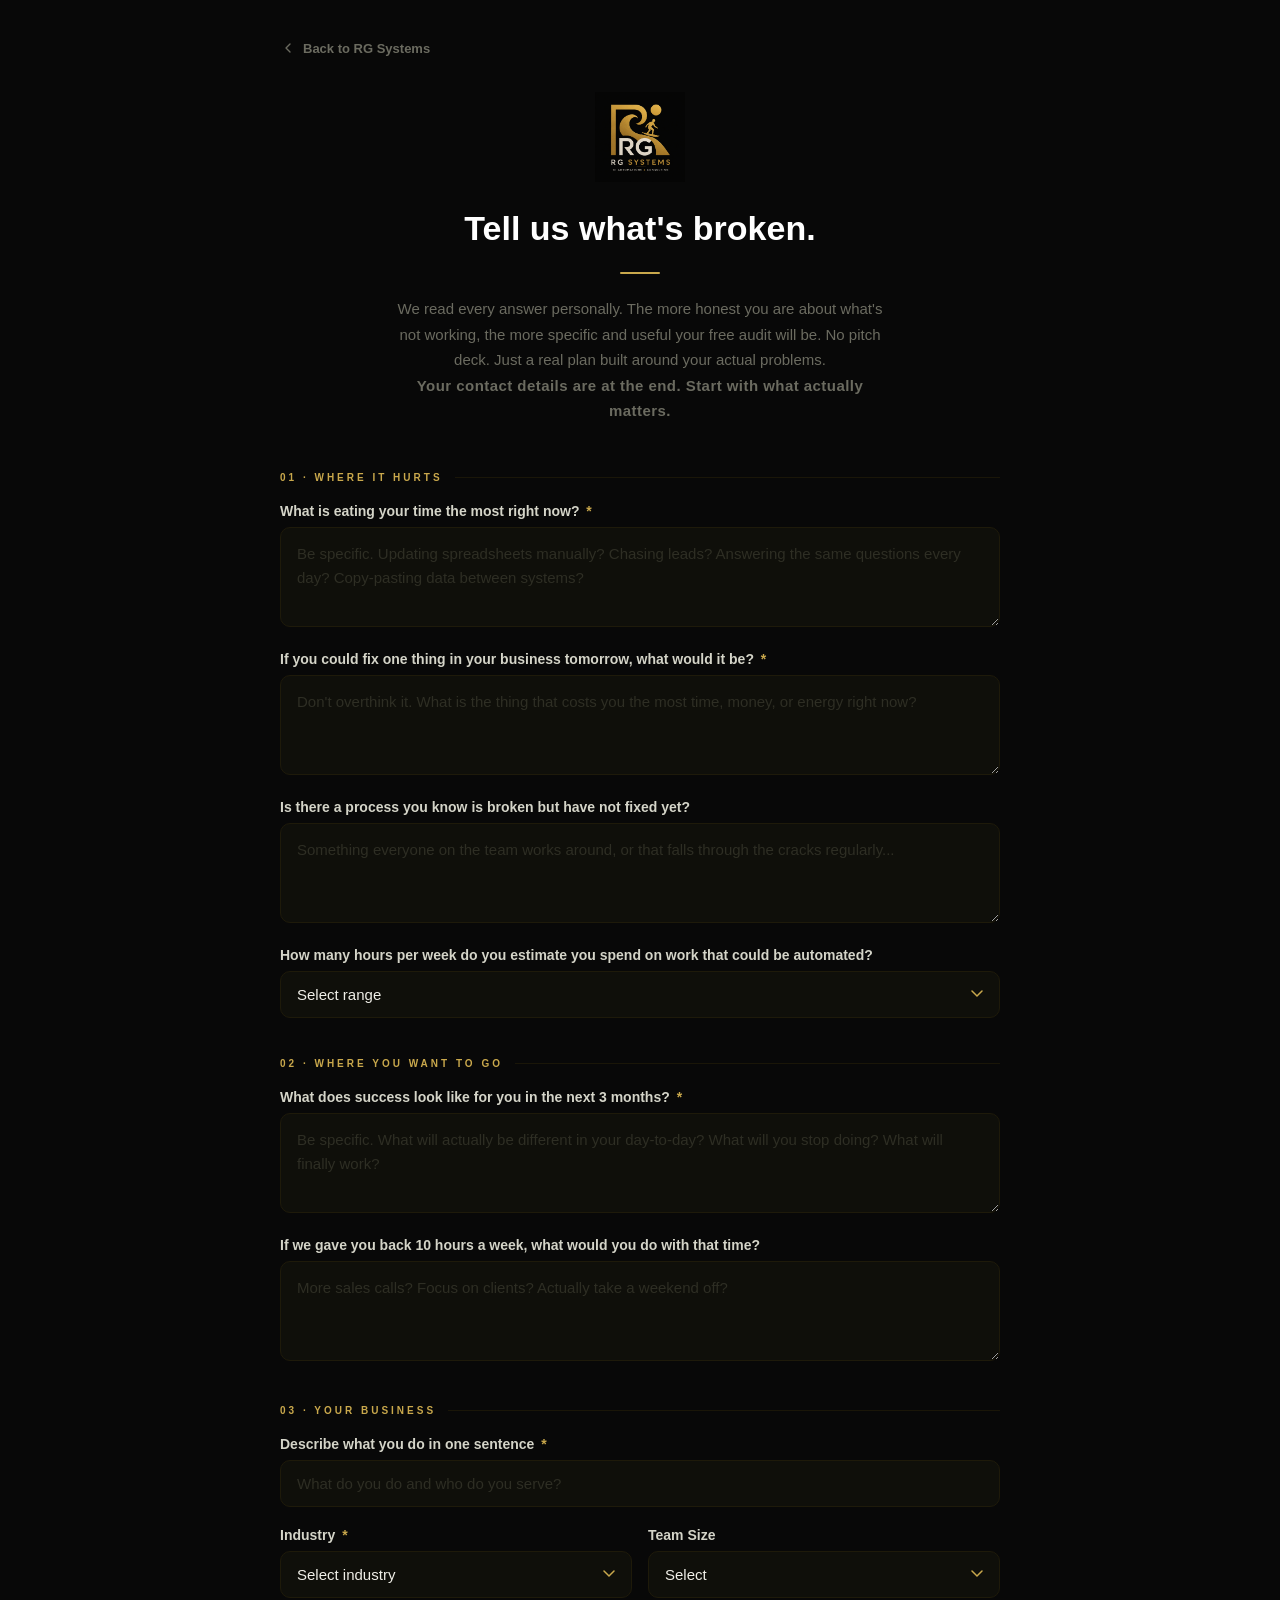
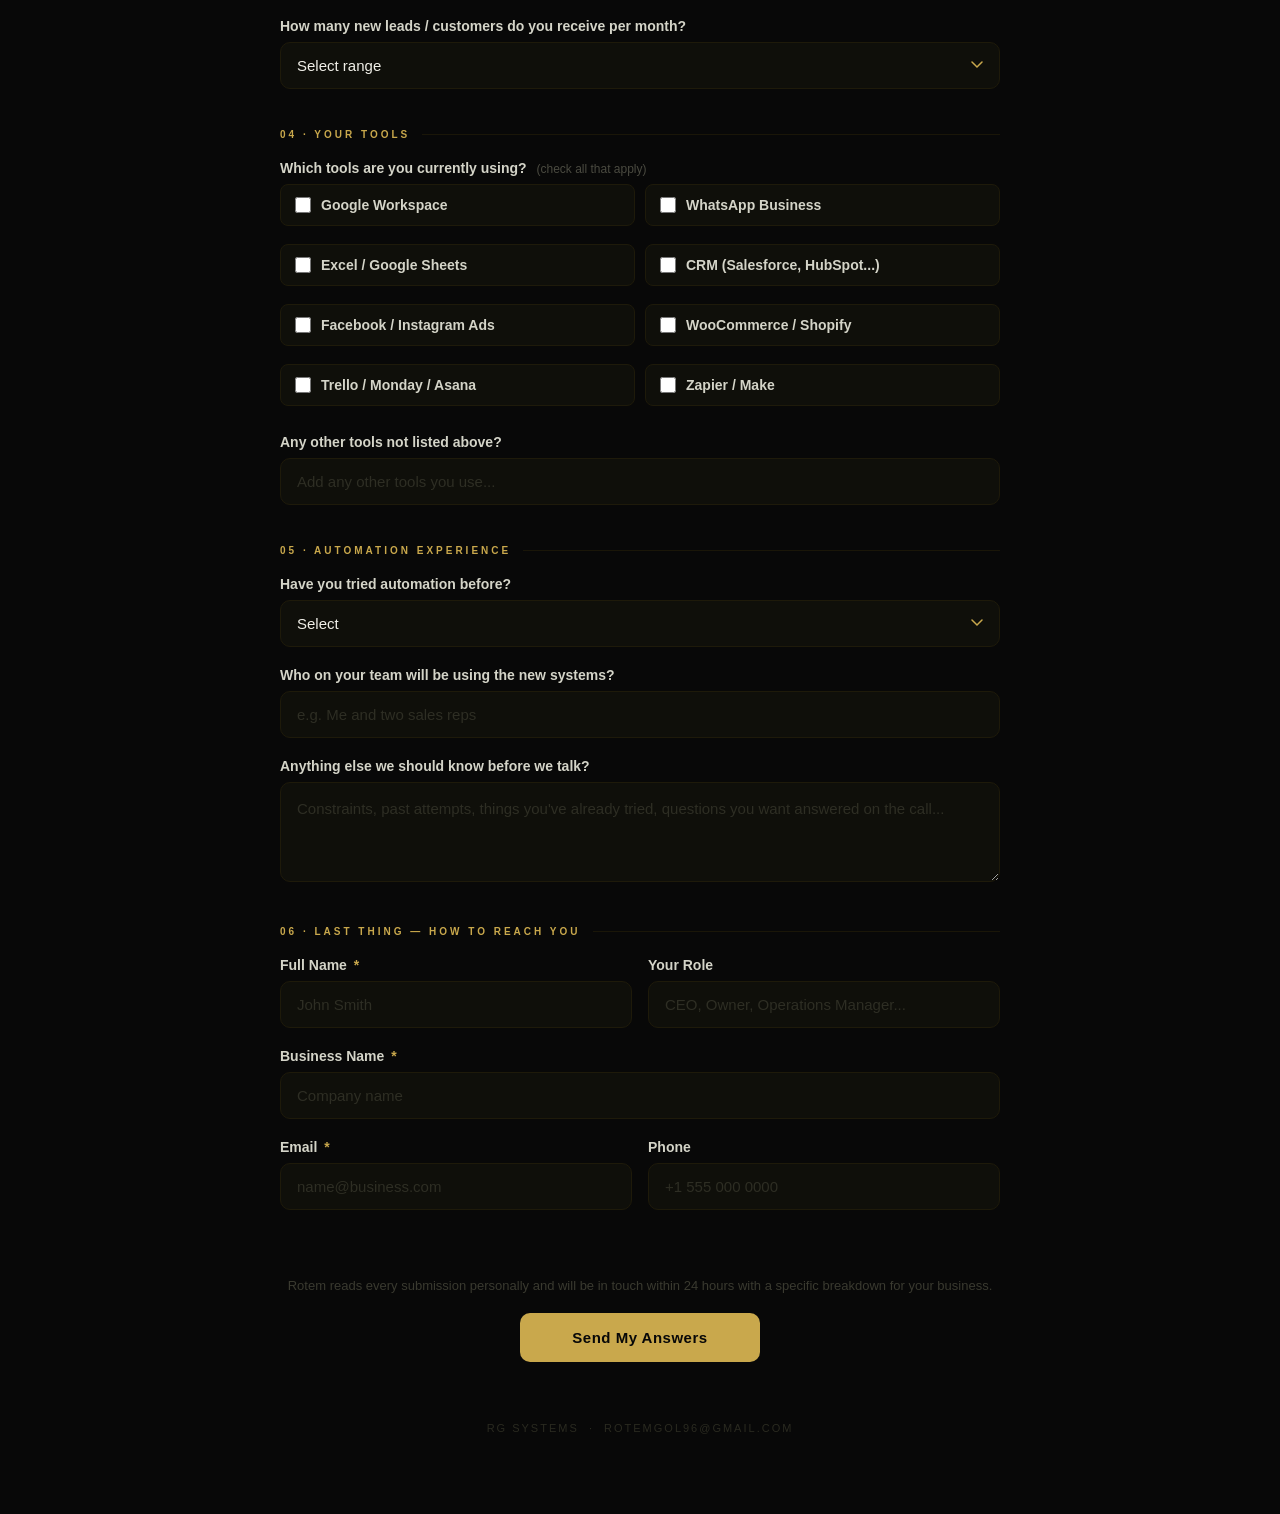
==== discovery-form.html @ 17672de1 "Initial commit: RG Systems main website" ====
<!DOCTYPE html>
<html lang="en" dir="ltr">
<head>
  <meta charset="UTF-8" />
  <meta name="viewport" content="width=device-width, initial-scale=1.0" />
  <title>Business Discovery | RG Systems</title>
  <style>
    * { box-sizing: border-box; margin: 0; padding: 0; }

    body {
      font-family: 'Segoe UI', 'Arial', sans-serif;
      background: #080808;
      color: #f0efe8;
      min-height: 100vh;
      padding: 40px 20px 80px;
    }

    .container {
      max-width: 720px;
      margin: 0 auto;
    }

    /* Header */
    .header {
      text-align: center;
      margin-bottom: 48px;
    }

    .logo {
      margin-bottom: 24px;
      display: flex;
      justify-content: center;
    }
    .logo img {
      height: 90px;
      width: auto;
    }

    .header h1 {
      font-size: 34px;
      font-weight: 700;
      color: #ffffff;
      margin-bottom: 12px;
      line-height: 1.3;
    }

    .header p {
      font-size: 15px;
      color: #6b6b60;
      line-height: 1.7;
      max-width: 500px;
      margin: 0 auto;
    }

    .divider {
      width: 40px;
      height: 2px;
      background: #c9a84c;
      margin: 22px auto;
      border-radius: 1px;
    }

    .header-note {
      margin-top: 18px;
      font-size: 12px;
      font-weight: 600;
      color: #c9a84c;
      letter-spacing: 0.03em;
    }

    /* Section */
    .section {
      margin-bottom: 40px;
    }

    .section-label {
      font-size: 10px;
      font-weight: 700;
      letter-spacing: 3px;
      text-transform: uppercase;
      color: #c9a84c;
      margin-bottom: 20px;
      display: flex;
      align-items: center;
      gap: 12px;
    }

    .section-label::after {
      content: '';
      flex: 1;
      height: 1px;
      background: #1a1608;
    }

    /* Field */
    .field {
      margin-bottom: 20px;
    }

    label {
      display: block;
      font-size: 14px;
      font-weight: 600;
      color: #d4d4c8;
      margin-bottom: 8px;
    }

    label .required {
      color: #c9a84c;
      margin-left: 3px;
    }

    label .hint {
      font-weight: 400;
      color: #4a4a40;
      font-size: 12px;
      margin-left: 6px;
    }

    input[type="text"],
    input[type="email"],
    input[type="tel"],
    select,
    textarea {
      width: 100%;
      background: #0f0f0a;
      border: 1px solid #1e1a0a;
      border-radius: 10px;
      padding: 14px 16px;
      font-size: 15px;
      color: #f0efe8;
      font-family: inherit;
      transition: border-color 0.2s, box-shadow 0.2s;
      outline: none;
      direction: ltr;
    }

    input[type="text"]:focus,
    input[type="email"]:focus,
    input[type="tel"]:focus,
    select:focus,
    textarea:focus {
      border-color: #c9a84c;
      box-shadow: 0 0 0 3px rgba(201, 168, 76, 0.12);
    }

    input::placeholder,
    textarea::placeholder {
      color: #2e2e24;
    }

    select {
      appearance: none;
      cursor: pointer;
      background-image: url("data:image/svg+xml,%3Csvg xmlns='http://www.w3.org/2000/svg' width='12' height='8' viewBox='0 0 12 8'%3E%3Cpath d='M1 1l5 5 5-5' stroke='%23c9a84c' stroke-width='1.5' fill='none' stroke-linecap='round'/%3E%3C/svg%3E");
      background-repeat: no-repeat;
      background-position: right 16px center;
      padding-right: 40px;
    }

    textarea {
      resize: vertical;
      min-height: 100px;
      line-height: 1.6;
    }

    /* Checkboxes */
    .checkbox-grid {
      display: grid;
      grid-template-columns: 1fr 1fr;
      gap: 10px;
    }

    .checkbox-item {
      display: flex;
      align-items: center;
      gap: 10px;
      background: #0f0f0a;
      border: 1px solid #1e1a0a;
      border-radius: 8px;
      padding: 12px 14px;
      cursor: pointer;
      transition: border-color 0.2s, background 0.2s;
      user-select: none;
    }

    .checkbox-item:hover {
      border-color: #c9a84c;
      background: #141208;
    }

    .checkbox-item input[type="checkbox"] {
      width: 16px;
      height: 16px;
      accent-color: #c9a84c;
      cursor: pointer;
      flex-shrink: 0;
    }

    .checkbox-item span {
      font-size: 14px;
      color: #d4d4c8;
    }

    /* Two-col row */
    .row-2 {
      display: grid;
      grid-template-columns: 1fr 1fr;
      gap: 16px;
    }

    /* Submit */
    .submit-section {
      margin-top: 48px;
      text-align: center;
    }

    .submit-note {
      font-size: 13px;
      color: #3a3a30;
      margin-bottom: 20px;
    }

    button[type="submit"] {
      background: #c9a84c;
      color: #080808;
      border: none;
      border-radius: 10px;
      padding: 16px 52px;
      font-size: 15px;
      font-weight: 800;
      cursor: pointer;
      transition: background 0.2s, transform 0.1s;
      letter-spacing: 0.5px;
    }

    button[type="submit"]:hover {
      background: #e8c96a;
      transform: translateY(-1px);
    }

    button[type="submit"]:active {
      transform: translateY(0);
    }

    button[type="submit"]:disabled {
      background: #2a2010;
      color: #5a5040;
      cursor: not-allowed;
      transform: none;
    }

    /* Success */
    .success-screen {
      display: none;
      text-align: center;
      padding: 60px 20px;
    }

    .success-icon {
      width: 64px;
      height: 64px;
      border: 2px solid #c9a84c;
      border-radius: 50%;
      display: flex;
      align-items: center;
      justify-content: center;
      margin: 0 auto 24px;
      font-size: 28px;
      color: #c9a84c;
    }

    .success-screen h2 {
      font-size: 26px;
      font-weight: 700;
      color: #fff;
      margin-bottom: 12px;
    }

    .success-screen p {
      color: #6b6b60;
      font-size: 16px;
      line-height: 1.7;
    }

    /* Error */
    .error-msg {
      display: none;
      background: #150a0a;
      border: 1px solid #8a3030;
      border-radius: 8px;
      padding: 12px 16px;
      color: #c06060;
      font-size: 13px;
      margin-top: 12px;
    }

    .back-link {
      display: inline-flex;
      align-items: center;
      gap: 7px;
      font-size: 13px;
      font-weight: 600;
      color: #6b6b60;
      text-decoration: none;
      margin-bottom: 36px;
      transition: color 0.2s;
    }
    .back-link:hover { color: #c9a84c; }
    .back-link svg { flex-shrink: 0; }

    .footer {
      text-align: center;
      margin-top: 60px;
      font-size: 11px;
      color: #2a2a20;
      letter-spacing: 2px;
      text-transform: uppercase;
    }

    @media (max-width: 600px) {
      .row-2 { grid-template-columns: 1fr; }
      .checkbox-grid { grid-template-columns: 1fr; }
      .header h1 { font-size: 26px; }
    }
  </style>
</head>
<body>
  <div class="container">

    <a href="index.html" class="back-link">
      <svg width="16" height="16" viewBox="0 0 24 24" fill="none" stroke="currentColor" stroke-width="2" stroke-linecap="round" stroke-linejoin="round"><polyline points="15 18 9 12 15 6"/></svg>
      Back to RG Systems
    </a>

    <div class="header">
      <div class="logo"><img src="assets/logo.png" alt="RG Systems"></div>
      <h1>Tell us what's broken.</h1>
      <div class="divider"></div>
      <p>We read every answer personally. The more honest you are about what's not working, the more specific and useful your free audit will be. No pitch deck. Just a real plan built around your actual problems.</p>
      <p class="header-note">Your contact details are at the end. Start with what actually matters.</p>
    </div>

    <form id="discoveryForm">

      <!-- Section 1: Pain first -->
      <div class="section">
        <div class="section-label">01 · Where It Hurts</div>

        <div class="field">
          <label>What is eating your time the most right now? <span class="required">*</span></label>
          <textarea name="time_sink" placeholder="Be specific. Updating spreadsheets manually? Chasing leads? Answering the same questions every day? Copy-pasting data between systems?" required></textarea>
        </div>

        <div class="field">
          <label>If you could fix one thing in your business tomorrow, what would it be? <span class="required">*</span></label>
          <textarea name="biggest_frustration" placeholder="Don't overthink it. What is the thing that costs you the most time, money, or energy right now?" required></textarea>
        </div>

        <div class="field">
          <label>Is there a process you know is broken but have not fixed yet?</label>
          <textarea name="broken_process" placeholder="Something everyone on the team works around, or that falls through the cracks regularly..."></textarea>
        </div>

        <div class="field">
          <label>How many hours per week do you estimate you spend on work that could be automated?</label>
          <select name="manual_hours_weekly">
            <option value="" disabled selected>Select range</option>
            <option value="1-3">1 to 3 hours</option>
            <option value="3-7">3 to 7 hours</option>
            <option value="7-15">7 to 15 hours</option>
            <option value="15+">15+ hours — way too many</option>
          </select>
        </div>
      </div>

      <!-- Section 2: Aspirations -->
      <div class="section">
        <div class="section-label">02 · Where You Want to Go</div>

        <div class="field">
          <label>What does success look like for you in the next 3 months? <span class="required">*</span></label>
          <textarea name="success_definition" placeholder="Be specific. What will actually be different in your day-to-day? What will you stop doing? What will finally work?" required></textarea>
        </div>

        <div class="field">
          <label>If we gave you back 10 hours a week, what would you do with that time?</label>
          <textarea name="time_investment" placeholder="More sales calls? Focus on clients? Actually take a weekend off?"></textarea>
        </div>
      </div>

      <!-- Section 3: Business context -->
      <div class="section">
        <div class="section-label">03 · Your Business</div>

        <div class="field">
          <label>Describe what you do in one sentence <span class="required">*</span></label>
          <input type="text" name="business_description" placeholder="What do you do and who do you serve?" required />
        </div>

        <div class="row-2">
          <div class="field">
            <label>Industry <span class="required">*</span></label>
            <select name="industry" required>
              <option value="" disabled selected>Select industry</option>
              <option value="real_estate">Real Estate</option>
              <option value="health">Health / Clinic / Medical</option>
              <option value="ecommerce">eCommerce / Retail</option>
              <option value="services">Professional Services</option>
              <option value="food">Food and Beverage</option>
              <option value="education">Education / Coaching</option>
              <option value="construction">Construction</option>
              <option value="finance">Finance / Insurance</option>
              <option value="marketing">Marketing / Agency</option>
              <option value="tech">Technology / SaaS</option>
              <option value="other">Other</option>
            </select>
          </div>
          <div class="field">
            <label>Team Size</label>
            <select name="team_size">
              <option value="" disabled selected>Select</option>
              <option value="1">Just me</option>
              <option value="2-5">2 to 5</option>
              <option value="6-15">6 to 15</option>
              <option value="16-50">16 to 50</option>
              <option value="50+">50+</option>
            </select>
          </div>
        </div>

        <div class="field">
          <label>How many new leads / customers do you receive per month?</label>
          <select name="monthly_leads">
            <option value="" disabled selected>Select range</option>
            <option value="0-20">Under 20</option>
            <option value="20-50">20 to 50</option>
            <option value="50-150">50 to 150</option>
            <option value="150-500">150 to 500</option>
            <option value="500+">500+</option>
          </select>
        </div>
      </div>

      <!-- Section 4: Tools -->
      <div class="section">
        <div class="section-label">04 · Your Tools</div>

        <div class="field">
          <label>Which tools are you currently using? <span class="hint">(check all that apply)</span></label>
          <div class="checkbox-grid">
            <label class="checkbox-item">
              <input type="checkbox" name="tools" value="google_workspace" />
              <span>Google Workspace</span>
            </label>
            <label class="checkbox-item">
              <input type="checkbox" name="tools" value="whatsapp_business" />
              <span>WhatsApp Business</span>
            </label>
            <label class="checkbox-item">
              <input type="checkbox" name="tools" value="excel_sheets" />
              <span>Excel / Google Sheets</span>
            </label>
            <label class="checkbox-item">
              <input type="checkbox" name="tools" value="crm" />
              <span>CRM (Salesforce, HubSpot...)</span>
            </label>
            <label class="checkbox-item">
              <input type="checkbox" name="tools" value="facebook_ads" />
              <span>Facebook / Instagram Ads</span>
            </label>
            <label class="checkbox-item">
              <input type="checkbox" name="tools" value="woocommerce_shopify" />
              <span>WooCommerce / Shopify</span>
            </label>
            <label class="checkbox-item">
              <input type="checkbox" name="tools" value="trello_monday" />
              <span>Trello / Monday / Asana</span>
            </label>
            <label class="checkbox-item">
              <input type="checkbox" name="tools" value="zapier_make" />
              <span>Zapier / Make</span>
            </label>
          </div>
        </div>

        <div class="field">
          <label>Any other tools not listed above?</label>
          <input type="text" name="other_tools" placeholder="Add any other tools you use..." />
        </div>
      </div>

      <!-- Section 5: Automation experience -->
      <div class="section">
        <div class="section-label">05 · Automation Experience</div>

        <div class="field">
          <label>Have you tried automation before?</label>
          <select name="automation_experience">
            <option value="" disabled selected>Select</option>
            <option value="never">No, this is completely new to me</option>
            <option value="basic">Tried something basic (Zapier, IFTTT...)</option>
            <option value="some">I have a few automations running</option>
            <option value="advanced">Yes, I have complex systems in place</option>
          </select>
        </div>

        <div class="field">
          <label>Who on your team will be using the new systems?</label>
          <input type="text" name="system_users" placeholder="e.g. Me and two sales reps" />
        </div>

        <div class="field">
          <label>Anything else we should know before we talk?</label>
          <textarea name="additional_info" placeholder="Constraints, past attempts, things you've already tried, questions you want answered on the call..."></textarea>
        </div>
      </div>

      <!-- Section 6: Contact last -->
      <div class="section">
        <div class="section-label">06 · Last Thing — How to Reach You</div>

        <div class="row-2">
          <div class="field">
            <label>Full Name <span class="required">*</span></label>
            <input type="text" name="full_name" placeholder="John Smith" required />
          </div>
          <div class="field">
            <label>Your Role</label>
            <input type="text" name="role" placeholder="CEO, Owner, Operations Manager..." />
          </div>
        </div>

        <div class="field">
          <label>Business Name <span class="required">*</span></label>
          <input type="text" name="business_name" placeholder="Company name" required />
        </div>

        <div class="row-2">
          <div class="field">
            <label>Email <span class="required">*</span></label>
            <input type="email" name="email" placeholder="name@business.com" required />
          </div>
          <div class="field">
            <label>Phone</label>
            <input type="tel" name="phone" placeholder="+1 555 000 0000" />
          </div>
        </div>
      </div>

      <!-- Submit -->
      <div class="submit-section">
        <p class="submit-note">Rotem reads every submission personally and will be in touch within 24 hours with a specific breakdown for your business.</p>
        <button type="submit" id="submitBtn">Send My Answers</button>
        <div class="error-msg" id="errorMsg">Something went wrong. Please try again or email us directly.</div>
      </div>

    </form>

    <!-- Success screen -->
    <div class="success-screen" id="successScreen">
      <div class="success-icon">✓</div>
      <h2>Got it!</h2>
      <p>Thank you for taking the time to fill this out.<br />Rotem will get back to you within 24 hours with an initial breakdown.</p>
    </div>

    <div class="footer">RG Systems &nbsp;·&nbsp; rotemgol96@gmail.com</div>
  </div>

  <script>
    const WEBHOOK_URL = 'https://rotemgol.app.n8n.cloud/webhook/98a8380f-3c07-4af1-a46c-391316385a6b';

    document.getElementById('discoveryForm').addEventListener('submit', async function(e) {
      e.preventDefault();

      const btn = document.getElementById('submitBtn');
      const errorMsg = document.getElementById('errorMsg');
      btn.disabled = true;
      btn.textContent = 'Sending...';
      errorMsg.style.display = 'none';

      const formData = new FormData(this);
      const data = {};

      for (const [key, value] of formData.entries()) {
        if (key === 'tools') {
          if (!data.tools) data.tools = [];
          data.tools.push(value);
        } else {
          data[key] = value;
        }
      }

      if (!data.tools) data.tools = [];

      data.submitted_at = new Date().toISOString();
      data.form_language = 'en';
      data.form_version = '1.0';

      try {
        await fetch(WEBHOOK_URL, {
          method: 'POST',
          headers: { 'Content-Type': 'application/json' },
          body: JSON.stringify(data)
        });

        document.getElementById('discoveryForm').style.display = 'none';
        document.getElementById('successScreen').style.display = 'block';
        window.scrollTo({ top: 0, behavior: 'smooth' });

      } catch (err) {
        errorMsg.style.display = 'block';
        btn.disabled = false;
        btn.textContent = 'Submit Discovery Form';
      }
    });
  </script>
</body>
</html>
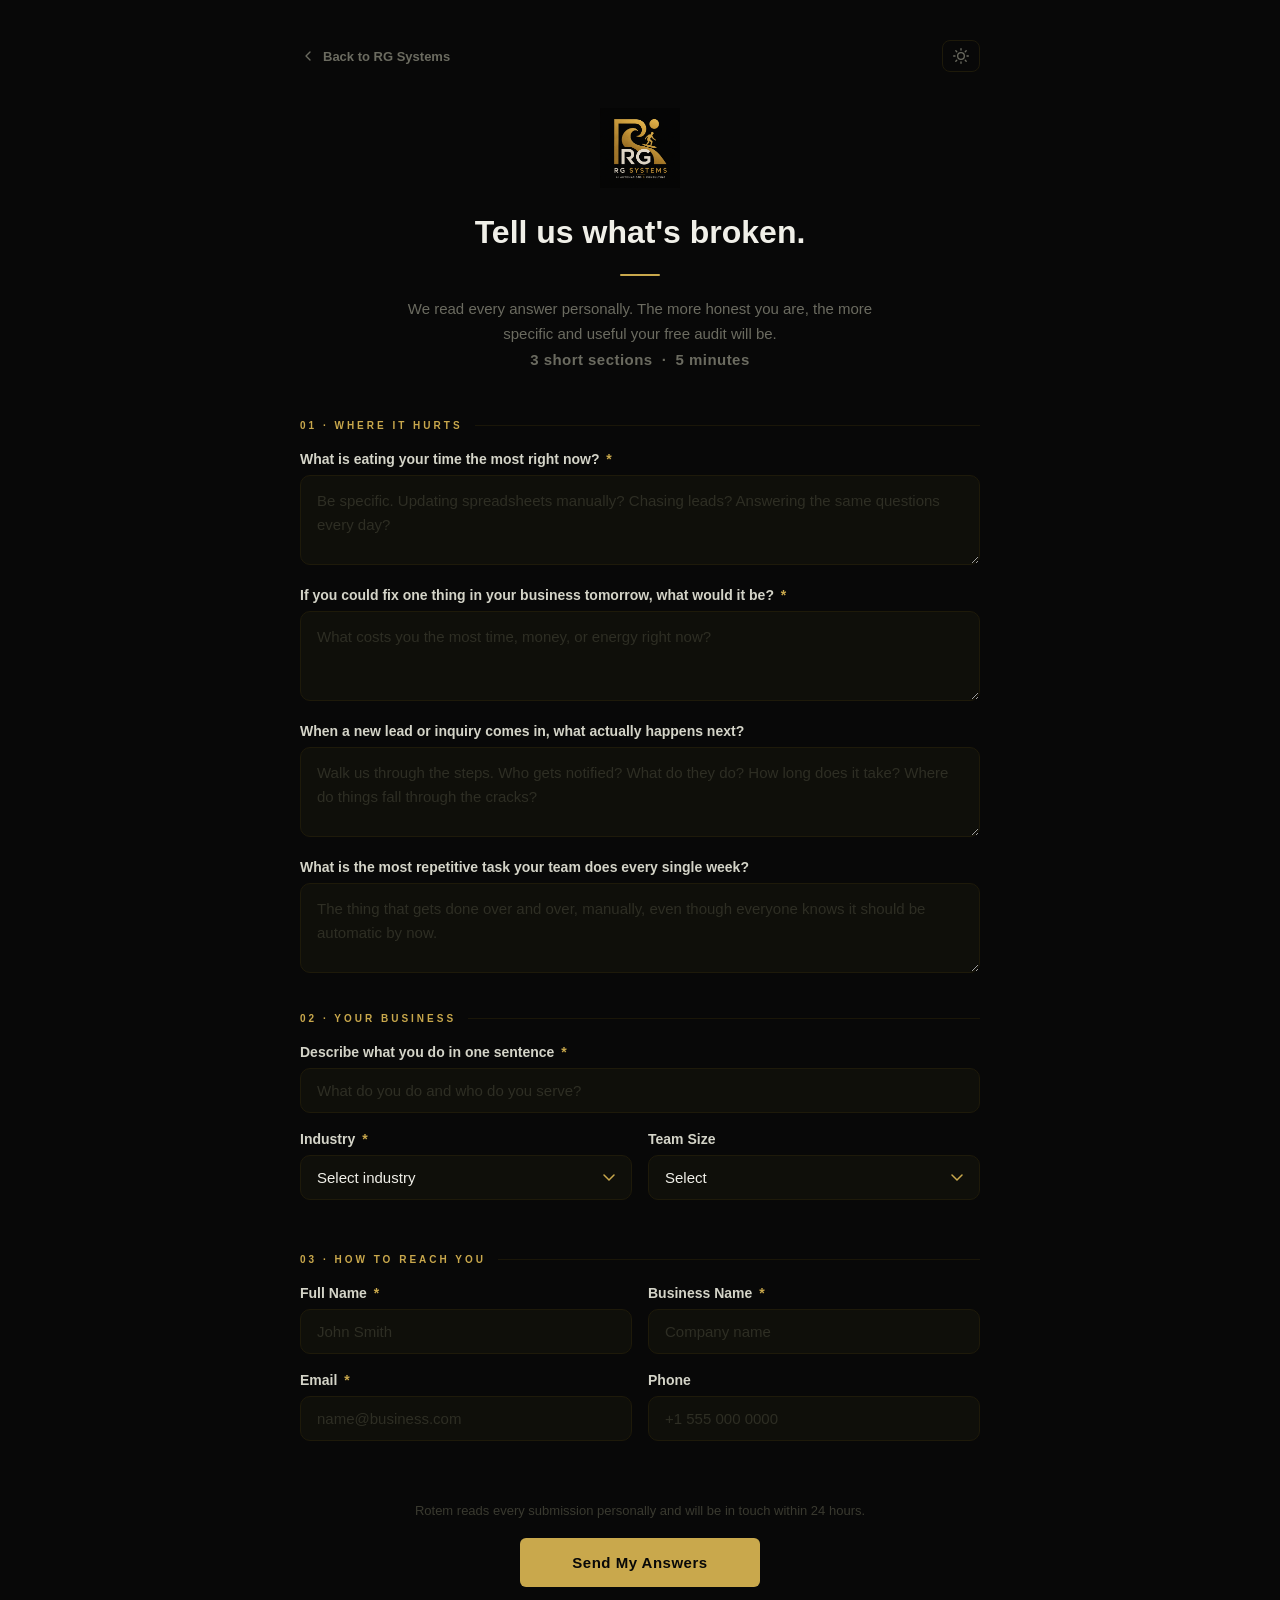
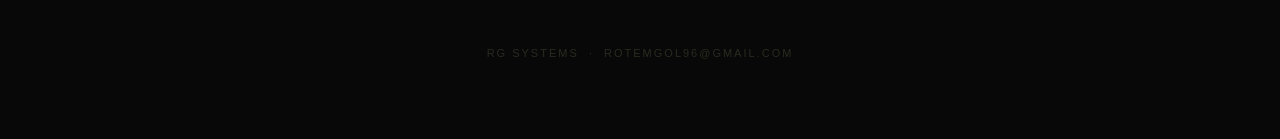
==== commit 6b024b85: "Improve website UI: SVG icons, shorter audit form, light mode, brand-compliant buttons - Replace emo" ====
--- a/discovery-form.html
+++ b/discovery-form.html
@@ -1,5 +1,5 @@
 <!DOCTYPE html>
-<html lang="en" dir="ltr">
+<html lang="en" dir="ltr" data-theme="dark">
 <head>
   <meta charset="UTF-8" />
   <meta name="viewport" content="width=device-width, initial-scale=1.0" />
@@ -7,18 +7,93 @@
   <style>
     * { box-sizing: border-box; margin: 0; padding: 0; }
 
+    /* ---- Theme variables ---- */
+    :root {
+      --f-bg:          #080808;
+      --f-text:        #f0efe8;
+      --f-muted:       #6b6b60;
+      --f-label:       #d4d4c8;
+      --f-input-bg:    #0f0f0a;
+      --f-border:      #1e1a0a;
+      --f-placeholder: #2e2e24;
+      --f-line:        #1a1608;
+      --f-cb-hover:    #141208;
+      --f-note:        #3a3a30;
+      --f-footer:      #2a2a20;
+      --f-back:        #6b6b60;
+      --f-err-bg:      #150a0a;
+      --f-err-border:  #8a3030;
+      --f-err-text:    #c06060;
+      --gold:          #c9a84c;
+    }
+
+    [data-theme="light"] {
+      --f-bg:          #f2efe6;
+      --f-text:        #1a1a14;
+      --f-muted:       #6b6660;
+      --f-label:       #2a2a24;
+      --f-input-bg:    #ffffff;
+      --f-border:      #d4d0c4;
+      --f-placeholder: #aaa898;
+      --f-line:        #d4d0c4;
+      --f-cb-hover:    #f5f3ed;
+      --f-note:        #8a8870;
+      --f-footer:      #9a9880;
+      --f-back:        #8a8870;
+      --f-err-bg:      #fef2f2;
+      --f-err-border:  #c06060;
+      --f-err-text:    #8a3030;
+    }
+
     body {
       font-family: 'Segoe UI', 'Arial', sans-serif;
-      background: #080808;
-      color: #f0efe8;
+      background: var(--f-bg);
+      color: var(--f-text);
       min-height: 100vh;
       padding: 40px 20px 80px;
-    }
-
-    .container {
-      max-width: 720px;
-      margin: 0 auto;
-    }
+      transition: background 0.25s, color 0.25s;
+    }
+
+    .container { max-width: 680px; margin: 0 auto; }
+
+    /* Top bar: back link + theme toggle */
+    .top-bar {
+      display: flex;
+      align-items: center;
+      justify-content: space-between;
+      margin-bottom: 36px;
+    }
+
+    .back-link {
+      display: inline-flex;
+      align-items: center;
+      gap: 7px;
+      font-size: 13px;
+      font-weight: 600;
+      color: var(--f-back);
+      text-decoration: none;
+      transition: color 0.2s;
+    }
+    .back-link:hover { color: var(--gold); }
+    .back-link svg { flex-shrink: 0; }
+
+    .theme-toggle {
+      background: none;
+      border: 1px solid var(--f-border);
+      border-radius: 8px;
+      padding: 7px 10px;
+      cursor: pointer;
+      color: var(--f-muted);
+      display: flex;
+      align-items: center;
+      transition: border-color 0.2s, color 0.2s;
+    }
+    .theme-toggle:hover { border-color: var(--gold); color: var(--gold); }
+
+    [data-theme="dark"]  .icon-sun  { display: block; }
+    [data-theme="dark"]  .icon-moon { display: none; }
+    [data-theme="light"] .icon-sun  { display: none; }
+    [data-theme="light"] .icon-moon { display: block; }
 
     /* Header */
     .header {
@@ -31,91 +106,72 @@
       display: flex;
       justify-content: center;
     }
-    .logo img {
-      height: 90px;
-      width: auto;
-    }
+    .logo img { height: 80px; width: auto; }
 
     .header h1 {
-      font-size: 34px;
+      font-size: 32px;
       font-weight: 700;
-      color: #ffffff;
+      color: var(--f-text);
       margin-bottom: 12px;
       line-height: 1.3;
     }
 
     .header p {
       font-size: 15px;
-      color: #6b6b60;
+      color: var(--f-muted);
       line-height: 1.7;
-      max-width: 500px;
+      max-width: 480px;
       margin: 0 auto;
     }
 
     .divider {
       width: 40px;
       height: 2px;
-      background: #c9a84c;
-      margin: 22px auto;
+      background: var(--gold);
+      margin: 20px auto;
       border-radius: 1px;
     }
 
     .header-note {
-      margin-top: 18px;
+      margin-top: 16px;
       font-size: 12px;
       font-weight: 600;
-      color: #c9a84c;
+      color: var(--gold);
       letter-spacing: 0.03em;
     }
 
     /* Section */
-    .section {
-      margin-bottom: 40px;
-    }
+    .section { margin-bottom: 36px; }
 
     .section-label {
       font-size: 10px;
       font-weight: 700;
       letter-spacing: 3px;
       text-transform: uppercase;
-      color: #c9a84c;
+      color: var(--gold);
       margin-bottom: 20px;
       display: flex;
       align-items: center;
       gap: 12px;
     }
-
     .section-label::after {
       content: '';
       flex: 1;
       height: 1px;
-      background: #1a1608;
+      background: var(--f-line);
     }
 
     /* Field */
-    .field {
-      margin-bottom: 20px;
-    }
+    .field { margin-bottom: 18px; }
 
     label {
       display: block;
       font-size: 14px;
       font-weight: 600;
-      color: #d4d4c8;
+      color: var(--f-label);
       margin-bottom: 8px;
     }
-
-    label .required {
-      color: #c9a84c;
-      margin-left: 3px;
-    }
-
-    label .hint {
-      font-weight: 400;
-      color: #4a4a40;
-      font-size: 12px;
-      margin-left: 6px;
-    }
+    label .required { color: var(--gold); margin-left: 3px; }
 
     input[type="text"],
     input[type="email"],
@@ -123,31 +179,26 @@
     select,
     textarea {
       width: 100%;
-      background: #0f0f0a;
-      border: 1px solid #1e1a0a;
+      background: var(--f-input-bg);
+      border: 1px solid var(--f-border);
       border-radius: 10px;
-      padding: 14px 16px;
+      padding: 13px 16px;
       font-size: 15px;
-      color: #f0efe8;
+      color: var(--f-text);
       font-family: inherit;
-      transition: border-color 0.2s, box-shadow 0.2s;
+      transition: border-color 0.2s, box-shadow 0.2s, background 0.25s, color 0.25s;
       outline: none;
       direction: ltr;
     }
-
     input[type="text"]:focus,
     input[type="email"]:focus,
     input[type="tel"]:focus,
     select:focus,
     textarea:focus {
-      border-color: #c9a84c;
+      border-color: var(--gold);
       box-shadow: 0 0 0 3px rgba(201, 168, 76, 0.12);
     }
-
-    input::placeholder,
-    textarea::placeholder {
-      color: #2e2e24;
-    }
+    input::placeholder, textarea::placeholder { color: var(--f-placeholder); }
 
     select {
       appearance: none;
@@ -157,50 +208,7 @@
       background-position: right 16px center;
       padding-right: 40px;
     }
-
-    textarea {
-      resize: vertical;
-      min-height: 100px;
-      line-height: 1.6;
-    }
-
-    /* Checkboxes */
-    .checkbox-grid {
-      display: grid;
-      grid-template-columns: 1fr 1fr;
-      gap: 10px;
-    }
-
-    .checkbox-item {
-      display: flex;
-      align-items: center;
-      gap: 10px;
-      background: #0f0f0a;
-      border: 1px solid #1e1a0a;
-      border-radius: 8px;
-      padding: 12px 14px;
-      cursor: pointer;
-      transition: border-color 0.2s, background 0.2s;
-      user-select: none;
-    }
-
-    .checkbox-item:hover {
-      border-color: #c9a84c;
-      background: #141208;
-    }
-
-    .checkbox-item input[type="checkbox"] {
-      width: 16px;
-      height: 16px;
-      accent-color: #c9a84c;
-      cursor: pointer;
-      flex-shrink: 0;
-    }
-
-    .checkbox-item span {
-      font-size: 14px;
-      color: #d4d4c8;
-    }
+    textarea { resize: vertical; min-height: 90px; line-height: 1.6; }
 
     /* Two-col row */
     .row-2 {
@@ -211,44 +219,36 @@
 
     /* Submit */
     .submit-section {
-      margin-top: 48px;
+      margin-top: 44px;
       text-align: center;
     }
-
     .submit-note {
       font-size: 13px;
-      color: #3a3a30;
+      color: var(--f-note);
       margin-bottom: 20px;
     }
-
     button[type="submit"] {
-      background: #c9a84c;
+      background: var(--gold);
       color: #080808;
       border: none;
-      border-radius: 10px;
+      border-radius: 6px;
       padding: 16px 52px;
       font-size: 15px;
-      font-weight: 800;
+      font-weight: 700;
       cursor: pointer;
       transition: background 0.2s, transform 0.1s;
       letter-spacing: 0.5px;
     }
-
-    button[type="submit"]:hover {
-      background: #e8c96a;
-      transform: translateY(-1px);
-    }
-
-    button[type="submit"]:active {
-      transform: translateY(0);
-    }
-
+    button[type="submit"]:hover  { background: #e8c96a; transform: translateY(-1px); }
+    button[type="submit"]:active { transform: translateY(0); }
     button[type="submit"]:disabled {
-      background: #2a2010;
-      color: #5a5040;
+      background: var(--f-border);
+      color: var(--f-muted);
       cursor: not-allowed;
       transform: none;
     }
+    [data-theme="light"] button[type="submit"] { background: #5C4A0E; color: #ffffff; }
+    [data-theme="light"] button[type="submit"]:hover { background: #4a3a08; }
 
     /* Success */
     .success-screen {
@@ -256,71 +256,40 @@
       text-align: center;
       padding: 60px 20px;
     }
-
     .success-icon {
-      width: 64px;
-      height: 64px;
-      border: 2px solid #c9a84c;
+      width: 64px; height: 64px;
+      border: 2px solid var(--gold);
       border-radius: 50%;
-      display: flex;
-      align-items: center;
-      justify-content: center;
+      display: flex; align-items: center; justify-content: center;
       margin: 0 auto 24px;
-      font-size: 28px;
-      color: #c9a84c;
-    }
-
-    .success-screen h2 {
-      font-size: 26px;
-      font-weight: 700;
-      color: #fff;
-      margin-bottom: 12px;
-    }
-
-    .success-screen p {
-      color: #6b6b60;
-      font-size: 16px;
-      line-height: 1.7;
-    }
+      font-size: 28px; color: var(--gold);
+    }
+    .success-screen h2 { font-size: 26px; font-weight: 700; color: var(--f-text); margin-bottom: 12px; }
+    .success-screen p  { color: var(--f-muted); font-size: 16px; line-height: 1.7; }
 
     /* Error */
     .error-msg {
       display: none;
-      background: #150a0a;
-      border: 1px solid #8a3030;
+      background: var(--f-err-bg);
+      border: 1px solid var(--f-err-border);
       border-radius: 8px;
       padding: 12px 16px;
-      color: #c06060;
+      color: var(--f-err-text);
       font-size: 13px;
       margin-top: 12px;
     }
-
-    .back-link {
-      display: inline-flex;
-      align-items: center;
-      gap: 7px;
-      font-size: 13px;
-      font-weight: 600;
-      color: #6b6b60;
-      text-decoration: none;
-      margin-bottom: 36px;
-      transition: color 0.2s;
-    }
-    .back-link:hover { color: #c9a84c; }
-    .back-link svg { flex-shrink: 0; }
 
     .footer {
       text-align: center;
       margin-top: 60px;
       font-size: 11px;
-      color: #2a2a20;
+      color: var(--f-footer);
       letter-spacing: 2px;
       text-transform: uppercase;
     }
 
     @media (max-width: 600px) {
       .row-2 { grid-template-columns: 1fr; }
-      .checkbox-grid { grid-template-columns: 1fr; }
       .header h1 { font-size: 26px; }
     }
   </style>
@@ -328,70 +297,63 @@
 <body>
   <div class="container">
 
-    <a href="index.html" class="back-link">
-      <svg width="16" height="16" viewBox="0 0 24 24" fill="none" stroke="currentColor" stroke-width="2" stroke-linecap="round" stroke-linejoin="round"><polyline points="15 18 9 12 15 6"/></svg>
-      Back to RG Systems
-    </a>
+    <div class="top-bar">
+      <a href="index.html" class="back-link">
+        <svg width="16" height="16" viewBox="0 0 24 24" fill="none" stroke="currentColor" stroke-width="2" stroke-linecap="round" stroke-linejoin="round"><polyline points="15 18 9 12 15 6"/></svg>
+        Back to RG Systems
+      </a>
+      <button class="theme-toggle" id="theme-toggle" aria-label="Toggle light/dark mode">
+        <svg class="icon-sun" width="16" height="16" viewBox="0 0 24 24" fill="none" stroke="currentColor" stroke-width="2" stroke-linecap="round" stroke-linejoin="round" aria-hidden="true">
+          <circle cx="12" cy="12" r="5"/>
+          <line x1="12" y1="1" x2="12" y2="3"/><line x1="12" y1="21" x2="12" y2="23"/>
+          <line x1="4.22" y1="4.22" x2="5.64" y2="5.64"/><line x1="18.36" y1="18.36" x2="19.78" y2="19.78"/>
+          <line x1="1" y1="12" x2="3" y2="12"/><line x1="21" y1="12" x2="23" y2="12"/>
+          <line x1="4.22" y1="19.78" x2="5.64" y2="18.36"/><line x1="18.36" y1="5.64" x2="19.78" y2="4.22"/>
+        </svg>
+        <svg class="icon-moon" width="16" height="16" viewBox="0 0 24 24" fill="none" stroke="currentColor" stroke-width="2" stroke-linecap="round" stroke-linejoin="round" aria-hidden="true">
+          <path d="M21 12.79A9 9 0 1 1 11.21 3 7 7 0 0 0 21 12.79z"/>
+        </svg>
+      </button>
+    </div>
 
     <div class="header">
       <div class="logo"><img src="assets/logo.png" alt="RG Systems"></div>
       <h1>Tell us what's broken.</h1>
       <div class="divider"></div>
-      <p>We read every answer personally. The more honest you are about what's not working, the more specific and useful your free audit will be. No pitch deck. Just a real plan built around your actual problems.</p>
-      <p class="header-note">Your contact details are at the end. Start with what actually matters.</p>
+      <p>We read every answer personally. The more honest you are, the more specific and useful your free audit will be.</p>
+      <p class="header-note">3 short sections &nbsp;·&nbsp; 5 minutes</p>
     </div>
 
     <form id="discoveryForm">
 
-      <!-- Section 1: Pain first -->
+      <!-- Section 1: Pain -->
       <div class="section">
         <div class="section-label">01 · Where It Hurts</div>
 
         <div class="field">
           <label>What is eating your time the most right now? <span class="required">*</span></label>
-          <textarea name="time_sink" placeholder="Be specific. Updating spreadsheets manually? Chasing leads? Answering the same questions every day? Copy-pasting data between systems?" required></textarea>
+          <textarea name="time_sink" placeholder="Be specific. Updating spreadsheets manually? Chasing leads? Answering the same questions every day?" required></textarea>
         </div>
 
         <div class="field">
           <label>If you could fix one thing in your business tomorrow, what would it be? <span class="required">*</span></label>
-          <textarea name="biggest_frustration" placeholder="Don't overthink it. What is the thing that costs you the most time, money, or energy right now?" required></textarea>
+          <textarea name="biggest_frustration" placeholder="What costs you the most time, money, or energy right now?" required></textarea>
         </div>
 
         <div class="field">
-          <label>Is there a process you know is broken but have not fixed yet?</label>
-          <textarea name="broken_process" placeholder="Something everyone on the team works around, or that falls through the cracks regularly..."></textarea>
+          <label>When a new lead or inquiry comes in, what actually happens next?</label>
+          <textarea name="lead_process" placeholder="Walk us through the steps. Who gets notified? What do they do? How long does it take? Where do things fall through the cracks?"></textarea>
         </div>
 
         <div class="field">
-          <label>How many hours per week do you estimate you spend on work that could be automated?</label>
-          <select name="manual_hours_weekly">
-            <option value="" disabled selected>Select range</option>
-            <option value="1-3">1 to 3 hours</option>
-            <option value="3-7">3 to 7 hours</option>
-            <option value="7-15">7 to 15 hours</option>
-            <option value="15+">15+ hours — way too many</option>
-          </select>
+          <label>What is the most repetitive task your team does every single week?</label>
+          <textarea name="repetitive_task" placeholder="The thing that gets done over and over, manually, even though everyone knows it should be automatic by now."></textarea>
         </div>
       </div>
 
-      <!-- Section 2: Aspirations -->
+      <!-- Section 2: Business context -->
       <div class="section">
-        <div class="section-label">02 · Where You Want to Go</div>
-
-        <div class="field">
-          <label>What does success look like for you in the next 3 months? <span class="required">*</span></label>
-          <textarea name="success_definition" placeholder="Be specific. What will actually be different in your day-to-day? What will you stop doing? What will finally work?" required></textarea>
-        </div>
-
-        <div class="field">
-          <label>If we gave you back 10 hours a week, what would you do with that time?</label>
-          <textarea name="time_investment" placeholder="More sales calls? Focus on clients? Actually take a weekend off?"></textarea>
-        </div>
-      </div>
-
-      <!-- Section 3: Business context -->
-      <div class="section">
-        <div class="section-label">03 · Your Business</div>
+        <div class="section-label">02 · Your Business</div>
 
         <div class="field">
           <label>Describe what you do in one sentence <span class="required">*</span></label>
@@ -428,97 +390,11 @@
             </select>
           </div>
         </div>
-
-        <div class="field">
-          <label>How many new leads / customers do you receive per month?</label>
-          <select name="monthly_leads">
-            <option value="" disabled selected>Select range</option>
-            <option value="0-20">Under 20</option>
-            <option value="20-50">20 to 50</option>
-            <option value="50-150">50 to 150</option>
-            <option value="150-500">150 to 500</option>
-            <option value="500+">500+</option>
-          </select>
-        </div>
       </div>
 
-      <!-- Section 4: Tools -->
+      <!-- Section 3: Contact -->
       <div class="section">
-        <div class="section-label">04 · Your Tools</div>
-
-        <div class="field">
-          <label>Which tools are you currently using? <span class="hint">(check all that apply)</span></label>
-          <div class="checkbox-grid">
-            <label class="checkbox-item">
-              <input type="checkbox" name="tools" value="google_workspace" />
-              <span>Google Workspace</span>
-            </label>
-            <label class="checkbox-item">
-              <input type="checkbox" name="tools" value="whatsapp_business" />
-              <span>WhatsApp Business</span>
-            </label>
-            <label class="checkbox-item">
-              <input type="checkbox" name="tools" value="excel_sheets" />
-              <span>Excel / Google Sheets</span>
-            </label>
-            <label class="checkbox-item">
-              <input type="checkbox" name="tools" value="crm" />
-              <span>CRM (Salesforce, HubSpot...)</span>
-            </label>
-            <label class="checkbox-item">
-              <input type="checkbox" name="tools" value="facebook_ads" />
-              <span>Facebook / Instagram Ads</span>
-            </label>
-            <label class="checkbox-item">
-              <input type="checkbox" name="tools" value="woocommerce_shopify" />
-              <span>WooCommerce / Shopify</span>
-            </label>
-            <label class="checkbox-item">
-              <input type="checkbox" name="tools" value="trello_monday" />
-              <span>Trello / Monday / Asana</span>
-            </label>
-            <label class="checkbox-item">
-              <input type="checkbox" name="tools" value="zapier_make" />
-              <span>Zapier / Make</span>
-            </label>
-          </div>
-        </div>
-
-        <div class="field">
-          <label>Any other tools not listed above?</label>
-          <input type="text" name="other_tools" placeholder="Add any other tools you use..." />
-        </div>
-      </div>
-
-      <!-- Section 5: Automation experience -->
-      <div class="section">
-        <div class="section-label">05 · Automation Experience</div>
-
-        <div class="field">
-          <label>Have you tried automation before?</label>
-          <select name="automation_experience">
-            <option value="" disabled selected>Select</option>
-            <option value="never">No, this is completely new to me</option>
-            <option value="basic">Tried something basic (Zapier, IFTTT...)</option>
-            <option value="some">I have a few automations running</option>
-            <option value="advanced">Yes, I have complex systems in place</option>
-          </select>
-        </div>
-
-        <div class="field">
-          <label>Who on your team will be using the new systems?</label>
-          <input type="text" name="system_users" placeholder="e.g. Me and two sales reps" />
-        </div>
-
-        <div class="field">
-          <label>Anything else we should know before we talk?</label>
-          <textarea name="additional_info" placeholder="Constraints, past attempts, things you've already tried, questions you want answered on the call..."></textarea>
-        </div>
-      </div>
-
-      <!-- Section 6: Contact last -->
-      <div class="section">
-        <div class="section-label">06 · Last Thing — How to Reach You</div>
+        <div class="section-label">03 · How to Reach You</div>
 
         <div class="row-2">
           <div class="field">
@@ -526,14 +402,9 @@
             <input type="text" name="full_name" placeholder="John Smith" required />
           </div>
           <div class="field">
-            <label>Your Role</label>
-            <input type="text" name="role" placeholder="CEO, Owner, Operations Manager..." />
+            <label>Business Name <span class="required">*</span></label>
+            <input type="text" name="business_name" placeholder="Company name" required />
           </div>
-        </div>
-
-        <div class="field">
-          <label>Business Name <span class="required">*</span></label>
-          <input type="text" name="business_name" placeholder="Company name" required />
         </div>
 
         <div class="row-2">
@@ -550,7 +421,7 @@
 
       <!-- Submit -->
       <div class="submit-section">
-        <p class="submit-note">Rotem reads every submission personally and will be in touch within 24 hours with a specific breakdown for your business.</p>
+        <p class="submit-note">Rotem reads every submission personally and will be in touch within 24 hours.</p>
         <button type="submit" id="submitBtn">Send My Answers</button>
         <div class="error-msg" id="errorMsg">Something went wrong. Please try again or email us directly.</div>
       </div>
@@ -561,41 +432,52 @@
     <div class="success-screen" id="successScreen">
       <div class="success-icon">✓</div>
       <h2>Got it!</h2>
-      <p>Thank you for taking the time to fill this out.<br />Rotem will get back to you within 24 hours with an initial breakdown.</p>
+      <p>Thank you for taking the time to fill this out.<br />Rotem will get back to you within 24 hours.</p>
     </div>
 
     <div class="footer">RG Systems &nbsp;·&nbsp; rotemgol96@gmail.com</div>
   </div>
 
   <script>
+    // ---- Skip intro when navigating back to homepage ----
+    document.querySelector('.back-link').addEventListener('click', () => {
+      sessionStorage.setItem('rg-skip-intro', '1');
+    });
+
+    // ---- Theme ----
+    (function () {
+      const html = document.documentElement;
+      const btn  = document.getElementById('theme-toggle');
+      const saved = localStorage.getItem('rg-theme') || 'dark';
+      html.dataset.theme = saved;
+
+      btn.addEventListener('click', () => {
+        const next = html.dataset.theme === 'dark' ? 'light' : 'dark';
+        html.dataset.theme = next;
+        localStorage.setItem('rg-theme', next);
+      });
+    })();
+
+    // ---- Form submit ----
     const WEBHOOK_URL = 'https://rotemgol.app.n8n.cloud/webhook/98a8380f-3c07-4af1-a46c-391316385a6b';
 
-    document.getElementById('discoveryForm').addEventListener('submit', async function(e) {
+    document.getElementById('discoveryForm').addEventListener('submit', async function (e) {
       e.preventDefault();
 
-      const btn = document.getElementById('submitBtn');
+      const btn      = document.getElementById('submitBtn');
       const errorMsg = document.getElementById('errorMsg');
-      btn.disabled = true;
+      btn.disabled   = true;
       btn.textContent = 'Sending...';
       errorMsg.style.display = 'none';
 
       const formData = new FormData(this);
       const data = {};
-
       for (const [key, value] of formData.entries()) {
-        if (key === 'tools') {
-          if (!data.tools) data.tools = [];
-          data.tools.push(value);
-        } else {
-          data[key] = value;
-        }
+        data[key] = value;
       }
-
-      if (!data.tools) data.tools = [];
-
-      data.submitted_at = new Date().toISOString();
+      data.submitted_at  = new Date().toISOString();
       data.form_language = 'en';
-      data.form_version = '1.0';
+      data.form_version  = '2.0';
 
       try {
         await fetch(WEBHOOK_URL, {
@@ -611,7 +493,7 @@
       } catch (err) {
         errorMsg.style.display = 'block';
         btn.disabled = false;
-        btn.textContent = 'Submit Discovery Form';
+        btn.textContent = 'Send My Answers';
       }
     });
   </script>
